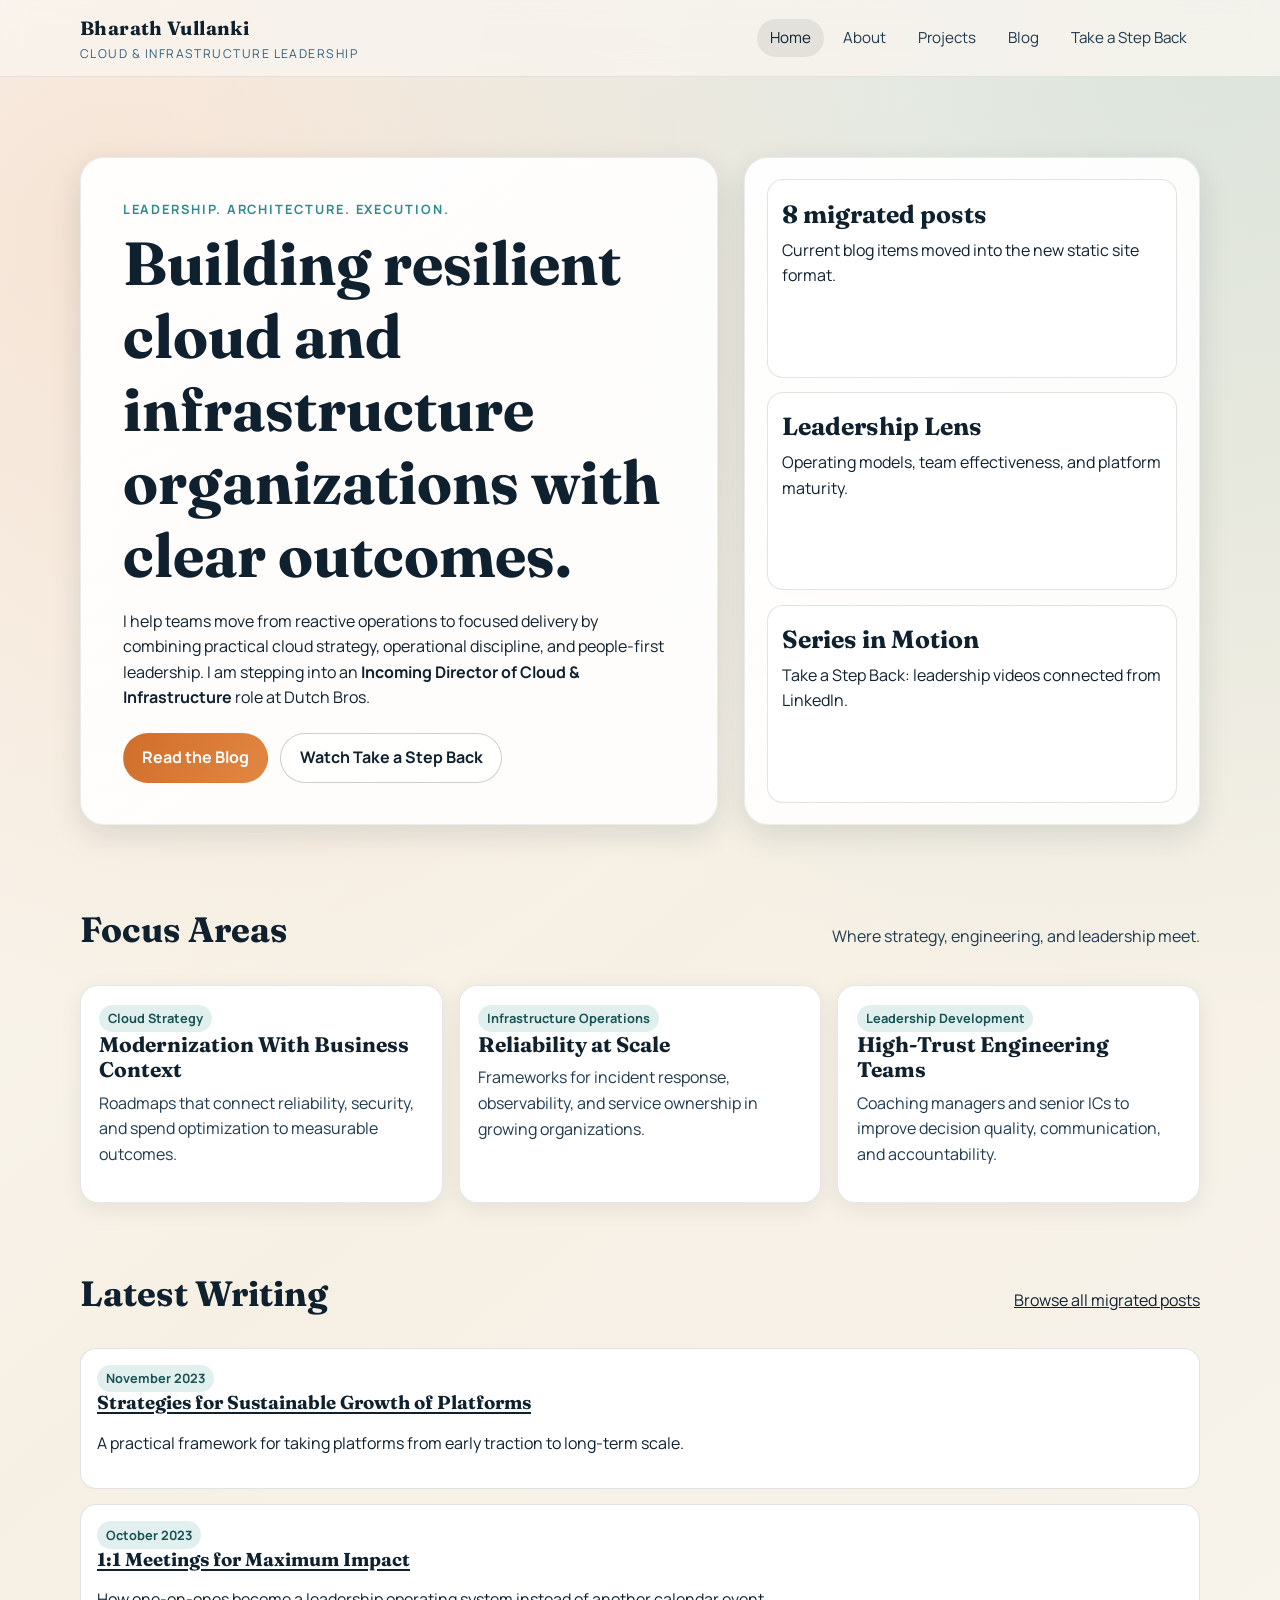
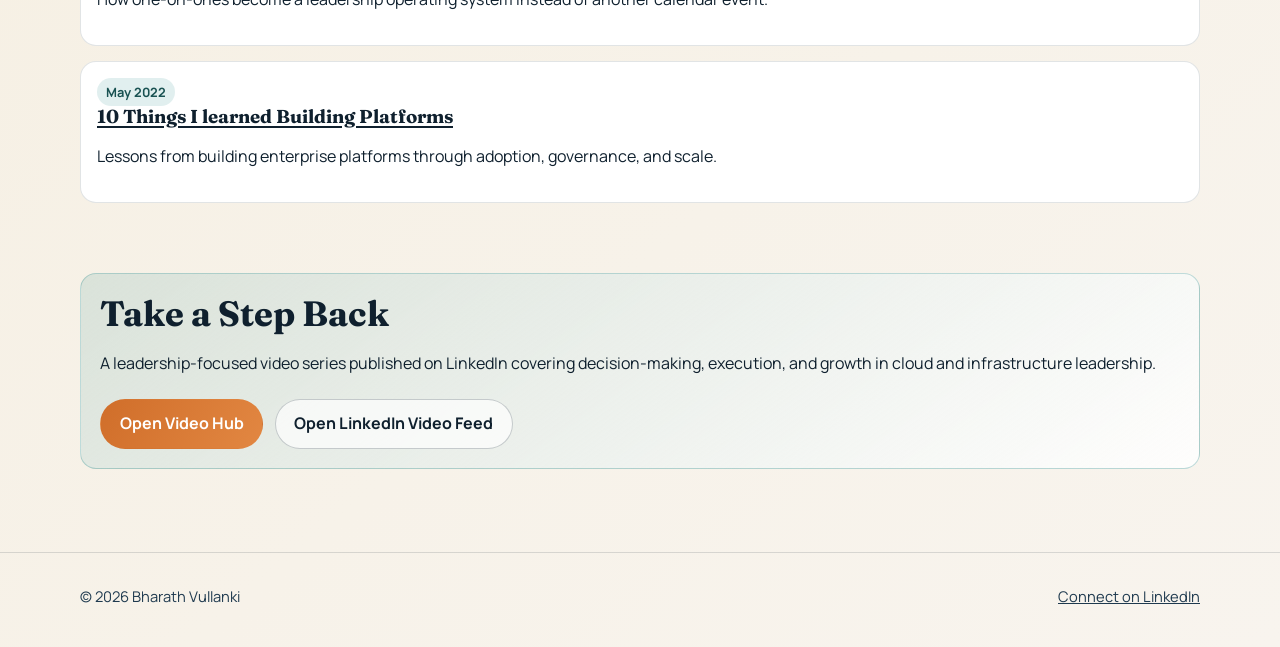
==== index.html @ 177fbacf "Initial leadership website with SEO and analytics" ====
<!doctype html>
<html lang="en">
<head>
  <meta charset="utf-8">
  <meta name="viewport" content="width=device-width, initial-scale=1">
  <title>Bharath Vullanki | Cloud & Infrastructure Leadership</title>
  <meta name="description" content="Leadership-focused site for Bharath Vullanki: cloud strategy, infrastructure execution, blog writing, and the Take a Step Back video series.">
  <meta name="robots" content="index,follow">
  <link rel="canonical" href="https://bharathvullanki.com/">
  <meta property="og:type" content="website">
  <meta property="og:title" content="Bharath Vullanki | Cloud & Infrastructure Leadership">
  <meta property="og:description" content="Leadership perspectives on cloud and infrastructure, plus blog posts and the Take a Step Back video series.">
  <meta property="og:url" content="https://bharathvullanki.com/">
  <meta property="og:image" content="https://bharathvullanki.com/assets/img/brand-card.svg">
  <meta name="twitter:card" content="summary_large_image">
  <meta name="twitter:title" content="Bharath Vullanki | Cloud & Infrastructure Leadership">
  <meta name="twitter:description" content="Leadership perspectives on cloud and infrastructure, plus blog posts and the Take a Step Back video series.">
  <meta name="twitter:image" content="https://bharathvullanki.com/assets/img/brand-card.svg">
  <link rel="preconnect" href="https://fonts.googleapis.com">
  <link rel="preconnect" href="https://fonts.gstatic.com" crossorigin>
  <link href="https://fonts.googleapis.com/css2?family=Fraunces:opsz,wght@9..144,500;9..144,700&family=Manrope:wght@400;500;700;800&display=swap" rel="stylesheet">
  <link rel="stylesheet" href="assets/css/styles.css">
  <script src="assets/js/site-config.js"></script>
  <script src="assets/js/analytics.js" defer></script>
  <script src="assets/js/main.js" defer></script>
  <script type="application/ld+json">
  {
    "@context": "https://schema.org",
    "@graph": [
      {
        "@type": "Person",
        "name": "Bharath Vullanki",
        "jobTitle": "Incoming Director of Cloud & Infrastructure",
        "worksFor": {
          "@type": "Organization",
          "name": "Dutch Bros"
        },
        "url": "https://bharathvullanki.com/",
        "sameAs": [
          "https://www.linkedin.com/in/bvull/"
        ]
      },
      {
        "@type": "WebSite",
        "name": "Bharath Vullanki Leadership Site",
        "url": "https://bharathvullanki.com/"
      }
    ]
  }
  </script>
</head>
<body>
  <header class="site-header">
    <div class="container">
      <a class="brand" href="index.html">
        <strong>Bharath Vullanki</strong>
        <span>Cloud &amp; Infrastructure Leadership</span>
      </a>
      <button class="nav-toggle" type="button" aria-expanded="false" aria-controls="site-nav" aria-label="Toggle navigation">
        &#9776;
      </button>
      <nav class="site-nav" id="site-nav" aria-label="Primary">
        <a href="index.html" aria-current="page">Home</a>
        <a href="about.html">About</a>
        <a href="projects.html">Projects</a>
        <a href="blog.html">Blog</a>
        <a href="videos.html">Take a Step Back</a>
      </nav>
    </div>
  </header>

  <main>
    <section class="hero">
      <div class="container hero-grid">
        <article class="hero-panel" data-reveal>
          <p class="kicker">Leadership. Architecture. Execution.</p>
          <h1>Building resilient cloud and infrastructure organizations with clear outcomes.</h1>
          <p>
            I help teams move from reactive operations to focused delivery by combining practical cloud strategy,
            operational discipline, and people-first leadership. I am stepping into an
            <strong>Incoming Director of Cloud &amp; Infrastructure</strong> role at Dutch Bros.
          </p>
          <div class="button-row">
            <a class="button primary" href="blog.html">Read the Blog</a>
            <a class="button ghost" href="videos.html">Watch Take a Step Back</a>
          </div>
        </article>
        <aside class="hero-card" data-reveal>
          <div class="stat">
            <strong>8 migrated posts</strong>
            <span>Current blog items moved into the new static site format.</span>
          </div>
          <div class="stat">
            <strong>Leadership Lens</strong>
            <span>Operating models, team effectiveness, and platform maturity.</span>
          </div>
          <div class="stat">
            <strong>Series in Motion</strong>
            <span>Take a Step Back: leadership videos connected from LinkedIn.</span>
          </div>
        </aside>
      </div>
    </section>

    <section class="section">
      <div class="container">
        <div class="section-head" data-reveal>
          <h2>Focus Areas</h2>
          <p>Where strategy, engineering, and leadership meet.</p>
        </div>
        <div class="grid three">
          <article class="card" data-reveal>
            <span class="meta">Cloud Strategy</span>
            <h3>Modernization With Business Context</h3>
            <p>Roadmaps that connect reliability, security, and spend optimization to measurable outcomes.</p>
          </article>
          <article class="card" data-reveal>
            <span class="meta">Infrastructure Operations</span>
            <h3>Reliability at Scale</h3>
            <p>Frameworks for incident response, observability, and service ownership in growing organizations.</p>
          </article>
          <article class="card" data-reveal>
            <span class="meta">Leadership Development</span>
            <h3>High-Trust Engineering Teams</h3>
            <p>Coaching managers and senior ICs to improve decision quality, communication, and accountability.</p>
          </article>
        </div>
      </div>
    </section>

    <section class="section">
      <div class="container">
        <div class="section-head" data-reveal>
          <h2>Latest Writing</h2>
          <a href="blog.html">Browse all migrated posts</a>
        </div>
        <div class="post-list">
          <article data-reveal>
            <span class="meta">November 2023</span>
            <h3><a href="posts/strategies-for-sustainable-growth-of-platforms.html">Strategies for Sustainable Growth of Platforms</a></h3>
            <p>A practical framework for taking platforms from early traction to long-term scale.</p>
          </article>
          <article data-reveal>
            <span class="meta">October 2023</span>
            <h3><a href="posts/1-1-meetings-for-maximum-impact.html">1:1 Meetings for Maximum Impact</a></h3>
            <p>How one-on-ones become a leadership operating system instead of another calendar event.</p>
          </article>
          <article data-reveal>
            <span class="meta">May 2022</span>
            <h3><a href="posts/building-platforms.html">10 Things I learned Building Platforms</a></h3>
            <p>Lessons from building enterprise platforms through adoption, governance, and scale.</p>
          </article>
        </div>
      </div>
    </section>

    <section class="section">
      <div class="container series-note" data-reveal>
        <h2>Take a Step Back</h2>
        <p>
          A leadership-focused video series published on LinkedIn covering decision-making, execution,
          and growth in cloud and infrastructure leadership.
        </p>
        <div class="button-row">
          <a class="button primary" href="videos.html">Open Video Hub</a>
          <a class="button ghost" href="https://www.linkedin.com/in/bvull/recent-activity/videos/" target="_blank" rel="noopener noreferrer">Open LinkedIn Video Feed</a>
        </div>
      </div>
    </section>
  </main>

  <footer class="site-footer">
    <div class="container">
      <span>&copy; 2026 Bharath Vullanki</span>
      <a href="https://www.linkedin.com/in/bvull/" target="_blank" rel="noopener noreferrer">Connect on LinkedIn</a>
    </div>
  </footer>
</body>
</html>
---- assets/css/styles.css ----
:root {
  --ink-900: #0f202e;
  --ink-700: #1f3a4f;
  --ink-500: #335f7a;
  --sand-100: #f8f4ee;
  --sand-200: #f1e7d9;
  --accent-500: #d06e2a;
  --accent-600: #b85a1b;
  --mint-400: #2d8b8b;
  --line: rgba(15, 32, 46, 0.12);
  --surface: #ffffff;
  --shadow: 0 10px 30px rgba(15, 32, 46, 0.12);
}

* {
  box-sizing: border-box;
}

html {
  scroll-behavior: smooth;
}

body {
  margin: 0;
  font-family: "Manrope", "Segoe UI", sans-serif;
  color: var(--ink-900);
  background:
    radial-gradient(circle at 8% 10%, rgba(208, 110, 42, 0.14), transparent 35%),
    radial-gradient(circle at 94% 0%, rgba(45, 139, 139, 0.14), transparent 40%),
    linear-gradient(140deg, #fcf9f4 0%, #f6f0e4 45%, #f8f4ee 100%);
  line-height: 1.6;
}

a {
  color: inherit;
}

img {
  max-width: 100%;
}

.container {
  width: min(1120px, calc(100% - 2.2rem));
  margin-inline: auto;
}

.site-header {
  position: sticky;
  top: 0;
  z-index: 100;
  backdrop-filter: blur(12px);
  background: rgba(248, 244, 238, 0.82);
  border-bottom: 1px solid rgba(15, 32, 46, 0.08);
}

.site-header .container {
  display: flex;
  align-items: center;
  justify-content: space-between;
  gap: 1.2rem;
  padding: 0.8rem 0;
}

.brand {
  display: flex;
  flex-direction: column;
  text-decoration: none;
  min-width: 0;
}

.brand strong {
  font-family: "Fraunces", "Times New Roman", serif;
  font-size: 1.2rem;
  letter-spacing: 0.02em;
}

.brand span {
  font-size: 0.76rem;
  text-transform: uppercase;
  letter-spacing: 0.12em;
  color: var(--ink-500);
  white-space: nowrap;
}

.nav-toggle {
  display: none;
  border: 0;
  background: transparent;
  color: var(--ink-900);
  font-size: 1.6rem;
  line-height: 1;
}

.site-nav {
  display: flex;
  align-items: center;
  flex-wrap: wrap;
  gap: 0.4rem;
}

.site-nav a {
  text-decoration: none;
  padding: 0.45rem 0.8rem;
  border-radius: 999px;
  color: var(--ink-700);
  transition: 160ms ease;
  font-size: 0.95rem;
}

.site-nav a:hover,
.site-nav a[aria-current="page"] {
  background: rgba(15, 32, 46, 0.08);
  color: var(--ink-900);
}

.hero {
  padding: 5rem 0 4rem;
}

.hero-grid {
  display: grid;
  grid-template-columns: 1.4fr 1fr;
  gap: 1.6rem;
  align-items: stretch;
}

.hero-panel,
.hero-card {
  background: linear-gradient(145deg, rgba(255, 255, 255, 0.95), rgba(255, 255, 255, 0.85));
  border: 1px solid rgba(15, 32, 46, 0.08);
  border-radius: 24px;
  box-shadow: var(--shadow);
}

.hero-panel {
  padding: clamp(1.4rem, 2vw + 1rem, 3rem);
}

.kicker {
  margin: 0;
  letter-spacing: 0.15em;
  text-transform: uppercase;
  color: var(--mint-400);
  font-size: 0.8rem;
  font-weight: 700;
}

h1,
h2,
h3,
h4 {
  font-family: "Fraunces", "Times New Roman", serif;
  line-height: 1.2;
  margin: 0 0 0.8rem;
}

h1 {
  font-size: clamp(2rem, 5.5vw, 3.8rem);
  margin-top: 0.5rem;
}

h2 {
  font-size: clamp(1.5rem, 3.2vw, 2.2rem);
}

.hero-panel p {
  max-width: 64ch;
}

.button-row {
  margin-top: 1.4rem;
  display: flex;
  flex-wrap: wrap;
  gap: 0.75rem;
}

.button {
  display: inline-flex;
  align-items: center;
  gap: 0.4rem;
  text-decoration: none;
  border-radius: 999px;
  padding: 0.68rem 1.15rem;
  font-weight: 700;
  transition: 180ms ease;
  border: 1px solid transparent;
}

.button.primary {
  background: linear-gradient(120deg, var(--accent-500), #e28742);
  color: #fff;
}

.button.primary:hover {
  background: linear-gradient(120deg, var(--accent-600), #cf7b3b);
}

.button.ghost {
  border-color: rgba(15, 32, 46, 0.22);
  background: rgba(255, 255, 255, 0.68);
}

.button.ghost:hover {
  border-color: rgba(15, 32, 46, 0.38);
  background: rgba(255, 255, 255, 1);
}

.hero-card {
  padding: 1.35rem;
  display: grid;
  gap: 0.9rem;
}

.stat {
  border: 1px solid var(--line);
  border-radius: 16px;
  padding: 0.9rem;
  background: #fff;
}

.stat strong {
  display: block;
  font-family: "Fraunces", "Times New Roman", serif;
  font-size: 1.55rem;
  margin-bottom: 0.2rem;
}

.section {
  padding: 1.2rem 0 3.2rem;
}

.section-head {
  display: flex;
  align-items: baseline;
  justify-content: space-between;
  gap: 1rem;
  margin-bottom: 1.2rem;
}

.section-head p {
  color: var(--ink-700);
}

.grid {
  display: grid;
  gap: 1rem;
}

.grid.three {
  grid-template-columns: repeat(3, minmax(0, 1fr));
}

.grid.two {
  grid-template-columns: repeat(2, minmax(0, 1fr));
}

.card {
  background: var(--surface);
  border-radius: 18px;
  padding: 1.15rem;
  border: 1px solid rgba(15, 32, 46, 0.1);
  box-shadow: 0 6px 22px rgba(15, 32, 46, 0.07);
}

.card h3 {
  margin-bottom: 0.5rem;
  font-size: 1.32rem;
}

.card p {
  margin-top: 0.3rem;
  color: var(--ink-700);
}

.meta {
  display: inline-flex;
  align-items: center;
  padding: 0.22rem 0.55rem;
  border-radius: 999px;
  background: rgba(45, 139, 139, 0.14);
  color: #195252;
  font-size: 0.8rem;
  font-weight: 700;
}

.timeline {
  list-style: none;
  margin: 0;
  padding: 0;
  display: grid;
  gap: 0.9rem;
}

.timeline li {
  background: var(--surface);
  border: 1px solid var(--line);
  border-left: 5px solid var(--accent-500);
  border-radius: 14px;
  padding: 0.9rem 0.95rem;
}

.timeline li strong {
  display: block;
  margin-bottom: 0.2rem;
}

.inline-list {
  display: flex;
  flex-wrap: wrap;
  gap: 0.5rem;
  padding: 0;
  margin: 0;
  list-style: none;
}

.inline-list li {
  border: 1px solid var(--line);
  border-radius: 999px;
  background: #fff;
  padding: 0.35rem 0.7rem;
  font-size: 0.86rem;
}

.post-list {
  display: grid;
  gap: 0.95rem;
}

.post-list article {
  padding: 1rem;
  border-radius: 16px;
  border: 1px solid var(--line);
  background: #fff;
}

.post-list h3 {
  margin-bottom: 0.3rem;
}

.post-list a {
  color: var(--ink-900);
  text-decoration-thickness: 2px;
  text-underline-offset: 3px;
}

.post-grid {
  display: grid;
  grid-template-columns: repeat(2, minmax(0, 1fr));
  gap: 1.1rem;
}

.post-card {
  overflow: hidden;
  border-radius: 18px;
  border: 1px solid var(--line);
  box-shadow: 0 8px 28px rgba(15, 32, 46, 0.08);
  background: #fff;
}

.post-media {
  display: block;
  width: 100%;
  height: 220px;
  object-fit: cover;
  background: linear-gradient(125deg, #0f202e, #335f7a);
}

.post-fallback {
  display: grid;
  place-content: center;
  color: #fff;
  font-family: "Fraunces", "Times New Roman", serif;
  font-size: 1.2rem;
  letter-spacing: 0.04em;
}

.post-body {
  padding: 1rem 1rem 1.1rem;
}

.post-body h3 {
  margin-bottom: 0.45rem;
  font-size: 1.32rem;
}

.post-body p {
  margin-top: 0;
  color: var(--ink-700);
}

.post-links {
  display: flex;
  flex-wrap: wrap;
  gap: 0.5rem;
  margin-top: 0.7rem;
}

.post-links a {
  font-size: 0.88rem;
  text-decoration: none;
  border: 1px solid var(--line);
  border-radius: 999px;
  padding: 0.3rem 0.62rem;
  background: #fff;
}

.post-links a:hover {
  border-color: rgba(15, 32, 46, 0.35);
}

.article-layout {
  max-width: 840px;
}

.article-header {
  margin-bottom: 1.1rem;
}

.article-header h1 {
  font-size: clamp(1.8rem, 4.8vw, 3.1rem);
}

.article-cover {
  border-radius: 16px;
  width: 100%;
  max-height: 380px;
  object-fit: cover;
  border: 1px solid var(--line);
  margin-bottom: 1rem;
}

.article-actions {
  margin-top: 0.8rem;
}

.article-content {
  background: #fff;
  border-radius: 18px;
  border: 1px solid var(--line);
  box-shadow: 0 6px 22px rgba(15, 32, 46, 0.07);
  padding: clamp(1rem, 2vw + 0.4rem, 2rem);
}

.article-content h2,
.article-content h3,
.article-content h4 {
  margin-top: 1.1rem;
}

.article-content p,
.article-content li,
.article-content blockquote {
  color: var(--ink-700);
}

.article-content blockquote {
  margin: 1rem 0;
  padding: 0.8rem 1rem;
  border-left: 4px solid var(--mint-400);
  background: rgba(45, 139, 139, 0.1);
  border-radius: 0 12px 12px 0;
}

.article-content figure,
.article-content img,
.article-content .kg-image,
.article-content .kg-image-card,
.article-content .kg-gallery-card,
.article-content .kg-bookmark-card {
  display: none;
}

.series-note {
  background: linear-gradient(145deg, rgba(45, 139, 139, 0.14), rgba(255, 255, 255, 0.85));
  border: 1px solid rgba(45, 139, 139, 0.3);
  border-radius: 16px;
  padding: 1.2rem;
}

.episode-grid {
  display: grid;
  gap: 1rem;
  grid-template-columns: repeat(3, minmax(0, 1fr));
}

.episode-card {
  background: #fff;
  border: 1px solid var(--line);
  border-radius: 16px;
  padding: 1rem;
  box-shadow: 0 6px 22px rgba(15, 32, 46, 0.07);
}

.episode-card h3 {
  margin-bottom: 0.45rem;
}

.episode-card p {
  margin-top: 0;
  color: var(--ink-700);
}

blockquote {
  margin: 0;
  padding: 1rem 1.1rem;
  border-left: 4px solid var(--mint-400);
  background: rgba(45, 139, 139, 0.1);
  border-radius: 0 12px 12px 0;
}

.site-footer {
  margin-top: 2rem;
  padding: 2rem 0 2.4rem;
  border-top: 1px solid rgba(15, 32, 46, 0.14);
  font-size: 0.92rem;
  color: var(--ink-700);
}

.site-footer .container {
  display: flex;
  align-items: center;
  justify-content: space-between;
  flex-wrap: wrap;
  gap: 0.8rem;
}

[data-reveal] {
  opacity: 0;
  transform: translateY(20px);
  transition: opacity 500ms ease, transform 500ms ease;
  transition-delay: var(--delay, 0ms);
}

[data-reveal].is-visible {
  opacity: 1;
  transform: translateY(0);
}

@media (max-width: 980px) {
  .hero-grid,
  .grid.three,
  .grid.two,
  .post-grid,
  .episode-grid {
    grid-template-columns: 1fr;
  }

  .nav-toggle {
    display: inline-block;
  }

  .site-nav {
    position: absolute;
    right: 1rem;
    top: 64px;
    background: rgba(248, 244, 238, 0.98);
    padding: 0.6rem;
    border-radius: 14px;
    border: 1px solid rgba(15, 32, 46, 0.12);
    box-shadow: var(--shadow);
    display: none;
    flex-direction: column;
    align-items: stretch;
    min-width: 220px;
  }

  .site-nav.is-open {
    display: flex;
  }

  .site-nav a {
    border-radius: 10px;
  }
}

@media (max-width: 640px) {
  .hero {
    padding-top: 4rem;
  }

  .brand span {
    white-space: normal;
    max-width: 16ch;
  }

  .button {
    width: 100%;
    justify-content: center;
  }

  .site-footer .container {
    flex-direction: column;
    align-items: flex-start;
  }
}
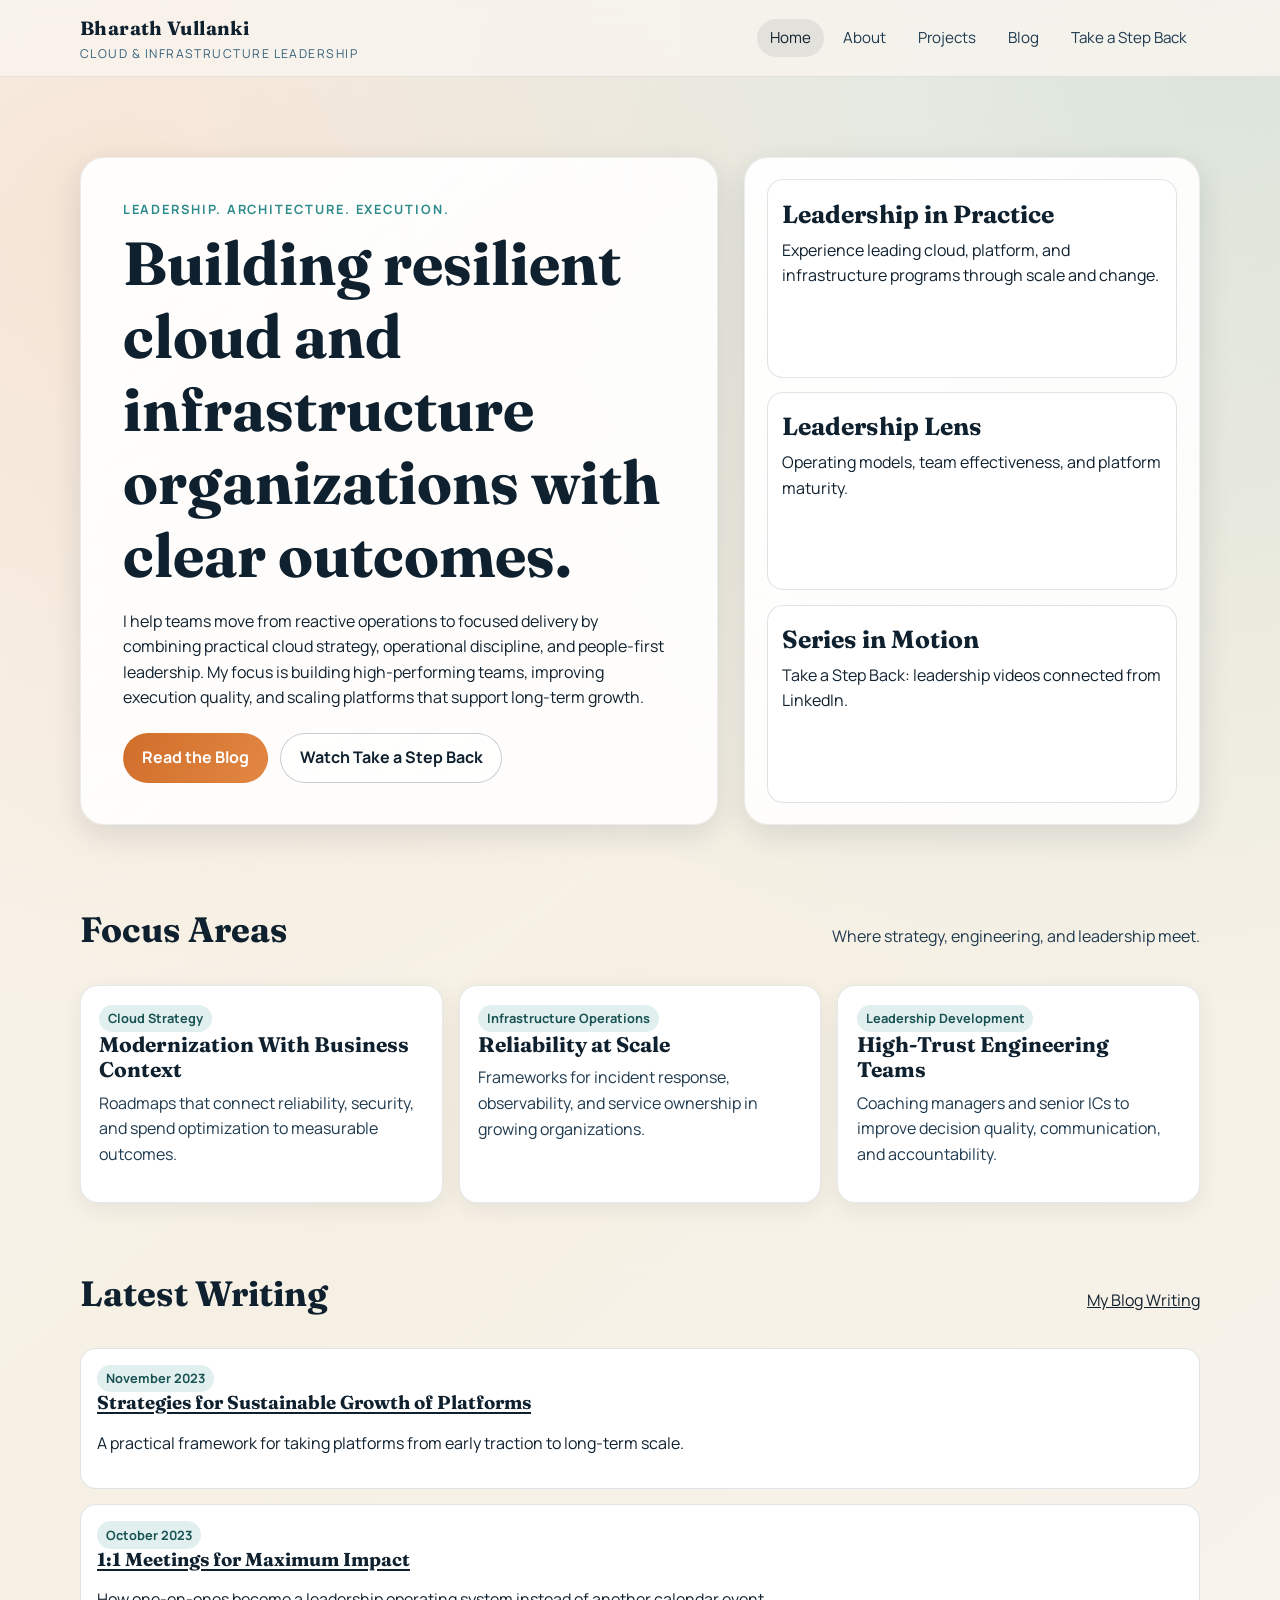
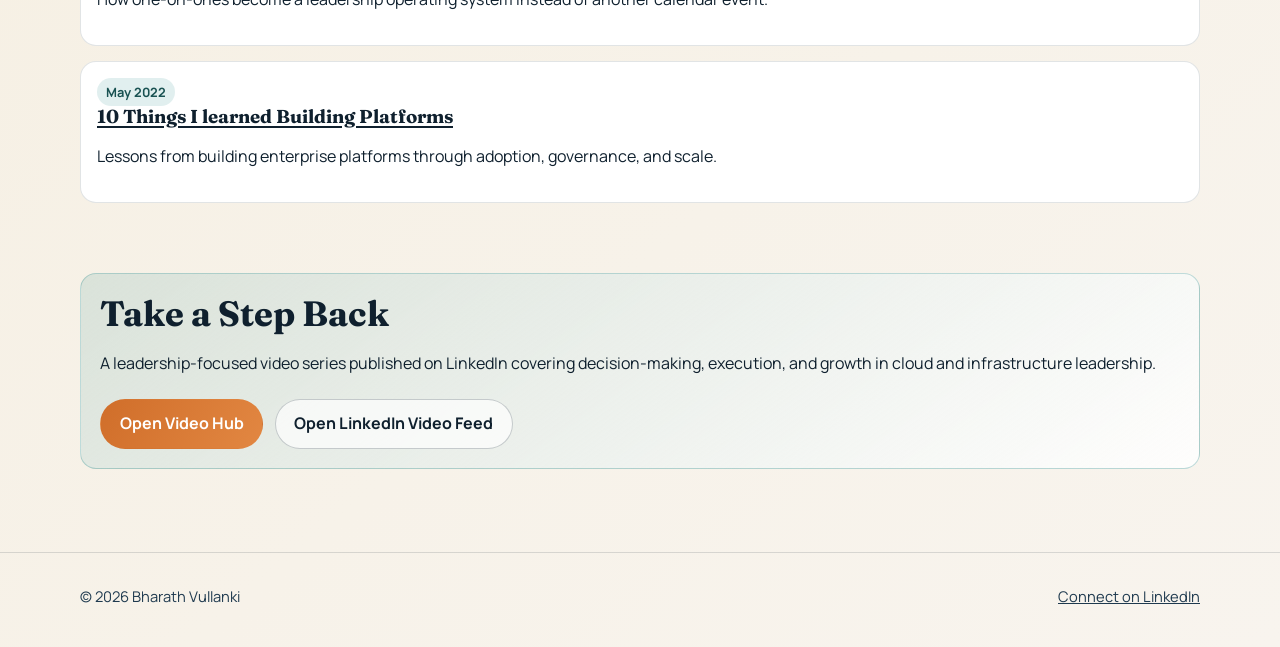
==== commit b6af5a32: "Refine home, about, and blog messaging" ====
--- a/index.html
+++ b/index.html
@@ -30,11 +30,7 @@
       {
         "@type": "Person",
         "name": "Bharath Vullanki",
-        "jobTitle": "Incoming Director of Cloud & Infrastructure",
-        "worksFor": {
-          "@type": "Organization",
-          "name": "Dutch Bros"
-        },
+        "jobTitle": "Cloud & Infrastructure Leader",
         "url": "https://bharathvullanki.com/",
         "sameAs": [
           "https://www.linkedin.com/in/bvull/"
@@ -77,8 +73,8 @@
           <h1>Building resilient cloud and infrastructure organizations with clear outcomes.</h1>
           <p>
             I help teams move from reactive operations to focused delivery by combining practical cloud strategy,
-            operational discipline, and people-first leadership. I am stepping into an
-            <strong>Incoming Director of Cloud &amp; Infrastructure</strong> role at Dutch Bros.
+            operational discipline, and people-first leadership. My focus is building high-performing teams,
+            improving execution quality, and scaling platforms that support long-term growth.
           </p>
           <div class="button-row">
             <a class="button primary" href="blog.html">Read the Blog</a>
@@ -87,8 +83,8 @@
         </article>
         <aside class="hero-card" data-reveal>
           <div class="stat">
-            <strong>8 migrated posts</strong>
-            <span>Current blog items moved into the new static site format.</span>
+            <strong>Leadership in Practice</strong>
+            <span>Experience leading cloud, platform, and infrastructure programs through scale and change.</span>
           </div>
           <div class="stat">
             <strong>Leadership Lens</strong>
@@ -132,7 +128,7 @@
       <div class="container">
         <div class="section-head" data-reveal>
           <h2>Latest Writing</h2>
-          <a href="blog.html">Browse all migrated posts</a>
+          <a href="blog.html">My Blog Writing</a>
         </div>
         <div class="post-list">
           <article data-reveal>
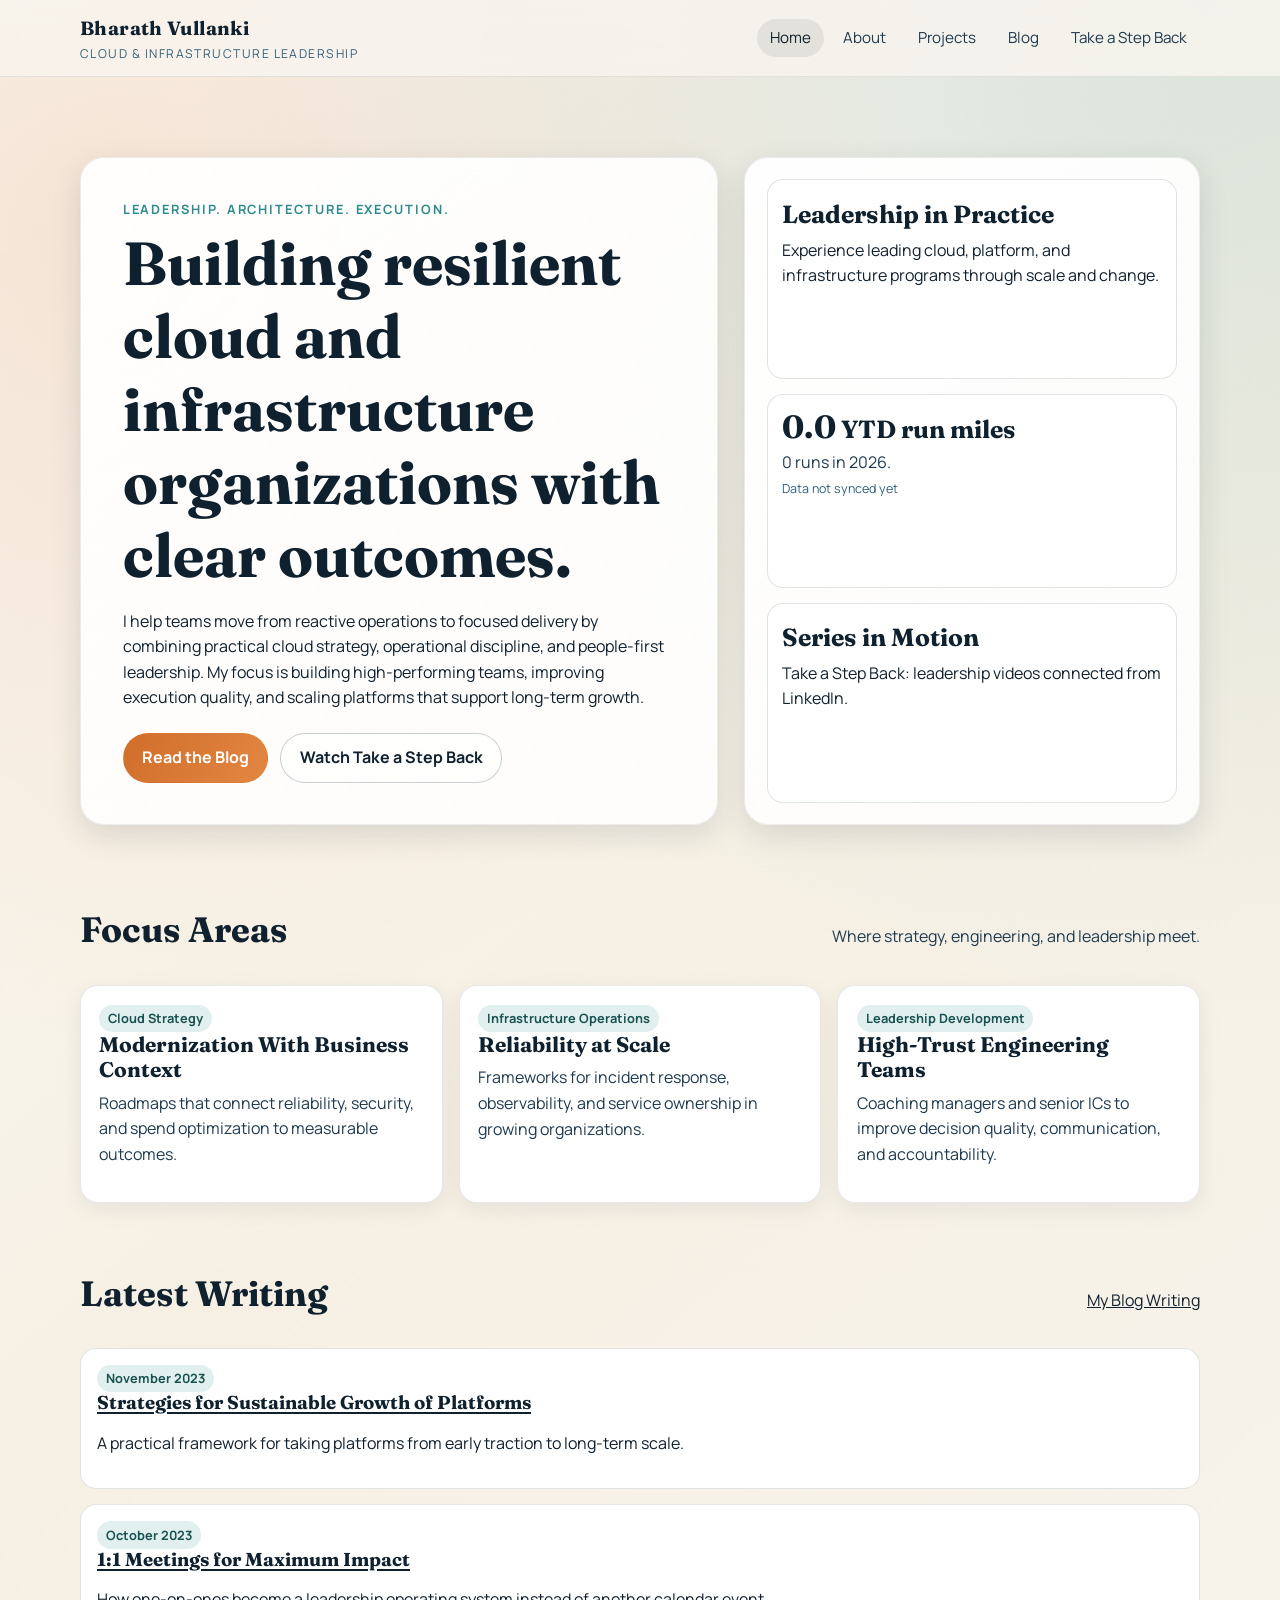
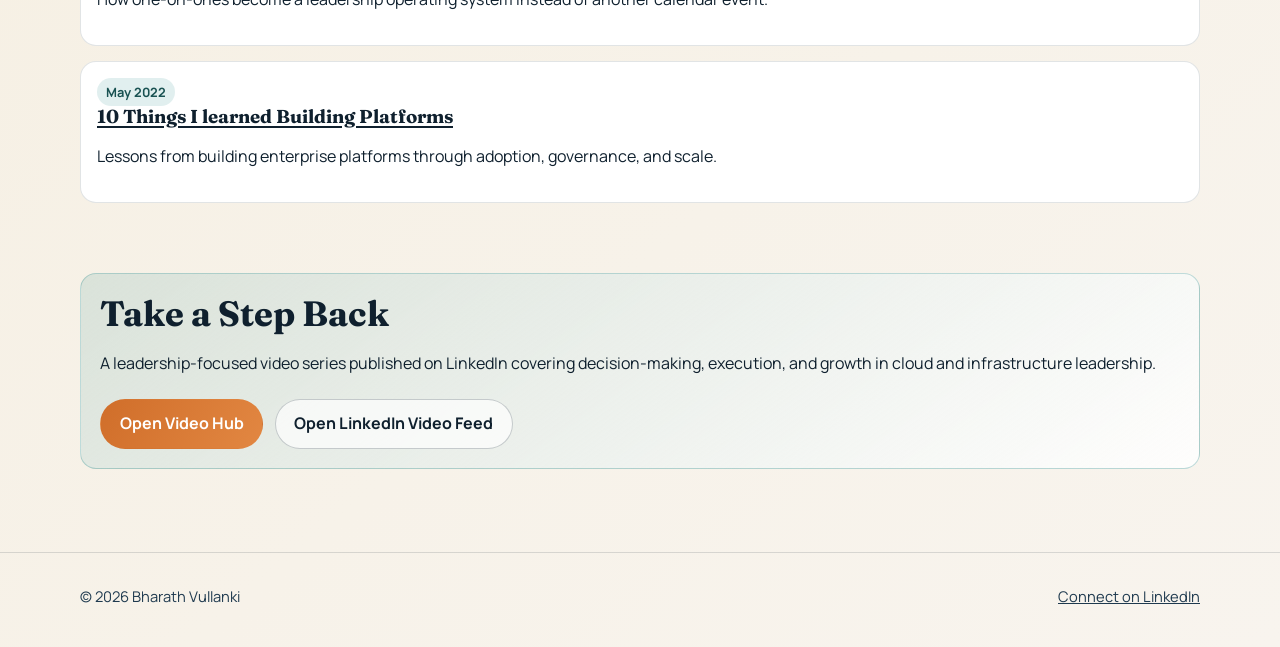
==== commit b676e5f9: "Add Strava YTD run widget and auto-refresh pipeline" ====
--- a/index.html
+++ b/index.html
@@ -23,6 +23,7 @@
   <script src="assets/js/site-config.js"></script>
   <script src="assets/js/analytics.js" defer></script>
   <script src="assets/js/main.js" defer></script>
+  <script src="assets/js/strava-widget.js" defer></script>
   <script type="application/ld+json">
   {
     "@context": "https://schema.org",
@@ -86,9 +87,10 @@
             <strong>Leadership in Practice</strong>
             <span>Experience leading cloud, platform, and infrastructure programs through scale and change.</span>
           </div>
-          <div class="stat">
-            <strong>Leadership Lens</strong>
-            <span>Operating models, team effectiveness, and platform maturity.</span>
+          <div class="stat run-widget" data-strava-widget>
+            <strong><span data-strava-value>--</span> YTD run miles</strong>
+            <span class="run-widget-subtitle"><span data-strava-runs>--</span> runs in <span data-strava-year>this year</span>.</span>
+            <small class="run-widget-meta" data-strava-updated>Connect Strava to show live totals.</small>
           </div>
           <div class="stat">
             <strong>Series in Motion</strong>
--- a/assets/css/styles.css
+++ b/assets/css/styles.css
@@ -225,6 +225,29 @@
   margin-bottom: 0.2rem;
 }
 
+.run-widget strong {
+  line-height: 1.1;
+  margin-bottom: 0.35rem;
+}
+
+.run-widget [data-strava-value] {
+  font-size: 2rem;
+  letter-spacing: 0.01em;
+}
+
+.run-widget-subtitle {
+  display: block;
+  color: var(--ink-700);
+}
+
+.run-widget-meta {
+  display: block;
+  margin-top: 0.35rem;
+  color: var(--ink-500);
+  font-size: 0.78rem;
+  line-height: 1.3;
+}
+
 .section {
   padding: 1.2rem 0 3.2rem;
 }
@@ -465,9 +488,39 @@
 .article-content img,
 .article-content .kg-image,
 .article-content .kg-image-card,
-.article-content .kg-gallery-card,
+.article-content .kg-gallery-card {
+  display: block;
+}
+
+.article-content figure {
+  margin: 1.1rem 0;
+}
+
+.article-content figure img,
+.article-content .kg-image {
+  width: 100%;
+  border: 1px solid var(--line);
+  border-radius: 12px;
+}
+
+.article-content figcaption {
+  margin-top: 0.45rem;
+  color: var(--ink-500);
+  font-size: 0.86rem;
+}
+
 .article-content .kg-bookmark-card {
-  display: none;
+  display: block;
+  border: 1px solid var(--line);
+  border-radius: 12px;
+  padding: 0.8rem;
+  background: #fff;
+}
+
+.article-content .kg-bookmark-thumbnail img {
+  width: 100%;
+  border: 1px solid var(--line);
+  border-radius: 8px;
 }
 
 .series-note {
